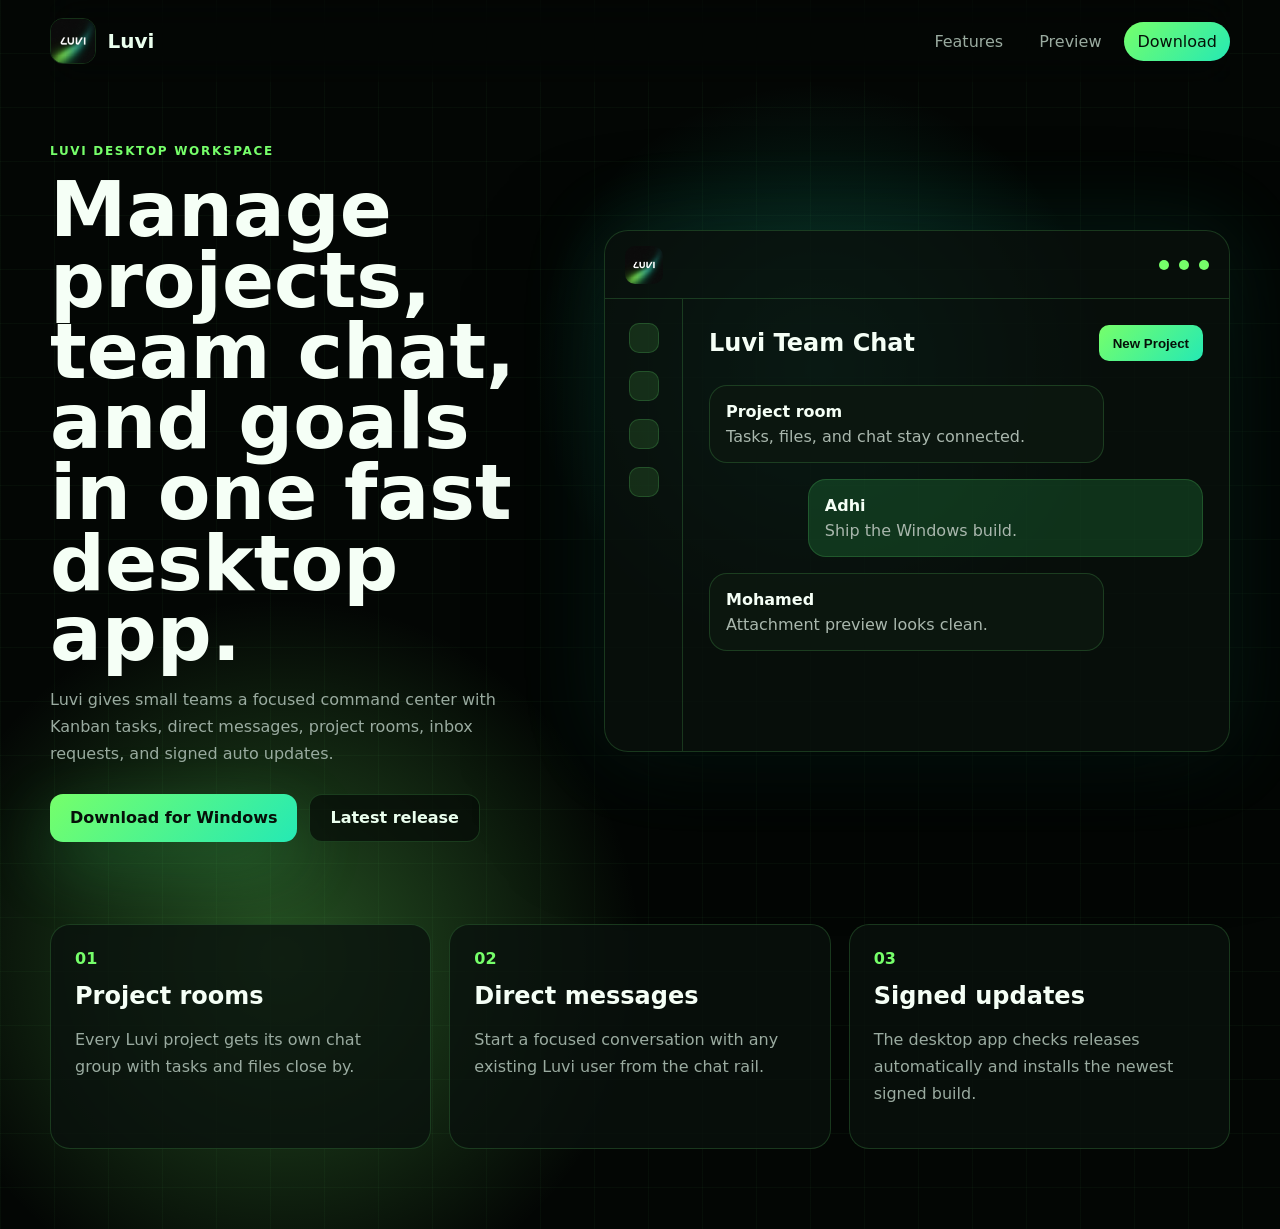
==== docs/index.html @ 3b1747ee "Publish Luvi installer site only" ====
<!doctype html>
<html lang="en">
  <head>
    <meta charset="UTF-8" />
    <meta name="viewport" content="width=device-width, initial-scale=1.0" />
    <title>Luvi - Team Management</title>
    <meta name="description" content="Luvi is a fast desktop workspace for tasks, goals, project chat, and team flow." />
    <link rel="stylesheet" href="./styles.css" />
  </head>
  <body>
    <div class="preloader" aria-label="Loading Luvi">
      <img src="./assets/luvi-logo.jpeg" alt="Luvi" />
      <span></span>
    </div>

    <main class="page-shell">
      <nav class="nav">
        <a class="brand" href="#top" aria-label="Luvi home">
          <img src="./assets/luvi-logo.jpeg" alt="" />
          <span>Luvi</span>
        </a>
        <div>
          <a href="#features">Features</a>
          <a href="#preview">Preview</a>
          <a class="download-link" href="https://github.com/arish-devz/Luvi/releases/latest/download/Luvi_1.0.1_x64-setup.exe">Download</a>
        </div>
      </nav>

      <section id="top" class="hero">
        <div class="hero-copy">
          <span class="eyebrow">Luvi Desktop Workspace</span>
          <h1>Manage projects, team chat, and goals in one fast desktop app.</h1>
          <p>Luvi gives small teams a focused command center with Kanban tasks, direct messages, project rooms, inbox requests, and signed auto updates.</p>
          <div class="hero-actions">
            <a class="primary" href="https://github.com/arish-devz/Luvi/releases/latest/download/Luvi_1.0.1_x64-setup.exe">Download for Windows</a>
            <a class="secondary" href="https://github.com/arish-devz/Luvi/releases/latest">Latest release</a>
          </div>
        </div>
        <div id="preview" class="mockup" aria-label="Luvi app preview">
          <div class="mock-titlebar">
            <img src="./assets/luvi-logo.jpeg" alt="" />
            <span></span><i></i><i></i><i></i>
          </div>
          <div class="mock-body">
            <aside>
              <b></b><b></b><b></b><b></b>
            </aside>
            <section>
              <div class="mock-header">
                <span>Luvi Team Chat</span>
                <button>New Project</button>
              </div>
              <div class="mock-chat">
                <article><strong>Project room</strong><span>Tasks, files, and chat stay connected.</span></article>
                <article class="right"><strong>Adhi</strong><span>Ship the Windows build.</span></article>
                <article><strong>Mohamed</strong><span>Attachment preview looks clean.</span></article>
              </div>
            </section>
          </div>
        </div>
      </section>

      <section id="features" class="features">
        <article>
          <span>01</span>
          <h2>Project rooms</h2>
          <p>Every Luvi project gets its own chat group with tasks and files close by.</p>
        </article>
        <article>
          <span>02</span>
          <h2>Direct messages</h2>
          <p>Start a focused conversation with any existing Luvi user from the chat rail.</p>
        </article>
        <article>
          <span>03</span>
          <h2>Signed updates</h2>
          <p>The desktop app checks releases automatically and installs the newest signed build.</p>
        </article>
      </section>
    </main>

    <script src="./script.js"></script>
  </body>
</html>
---- docs/styles.css ----
:root {
  color-scheme: dark;
  --green: #76ff6a;
  --mint: #25e9b4;
  --panel: rgba(9, 17, 13, 0.78);
  --line: rgba(105, 240, 117, 0.18);
}

* {
  box-sizing: border-box;
}

html {
  scroll-behavior: smooth;
}

body {
  min-height: 100vh;
  margin: 0;
  color: #f5fff6;
  background:
    radial-gradient(circle at 22% 78%, rgba(118, 255, 106, 0.3), transparent 26%),
    radial-gradient(circle at 64% 30%, rgba(37, 233, 180, 0.22), transparent 24%),
    linear-gradient(90deg, rgba(105, 240, 117, 0.035) 1px, transparent 1px),
    linear-gradient(0deg, rgba(105, 240, 117, 0.035) 1px, transparent 1px),
    #030604;
  background-size: auto, auto, 54px 54px, 54px 54px, auto;
  font-family: Inter, ui-sans-serif, system-ui, -apple-system, BlinkMacSystemFont, "Segoe UI", sans-serif;
}

body.loaded .preloader {
  opacity: 0;
  pointer-events: none;
  transform: scale(1.02);
}

.preloader {
  position: fixed;
  inset: 0;
  z-index: 10;
  display: grid;
  place-items: center;
  gap: 16px;
  background: #030604;
  transition: opacity 520ms ease, transform 520ms ease;
}

.preloader img {
  width: 112px;
  height: 72px;
  object-fit: cover;
  border: 1px solid var(--line);
  border-radius: 18px;
  box-shadow: 0 0 70px rgba(118, 255, 106, 0.22);
}

.preloader span {
  width: 140px;
  height: 3px;
  overflow: hidden;
  background: rgba(255, 255, 255, 0.08);
  border-radius: 999px;
}

.preloader span::before {
  content: "";
  display: block;
  width: 44%;
  height: 100%;
  background: linear-gradient(90deg, var(--green), var(--mint));
  border-radius: inherit;
  animation: load 1.1s ease-in-out infinite;
}

@keyframes load {
  0% { transform: translateX(-100%); }
  100% { transform: translateX(260%); }
}

.page-shell {
  width: min(1180px, calc(100% - 40px));
  margin: 0 auto;
}

.nav {
  position: sticky;
  top: 0;
  z-index: 2;
  display: flex;
  align-items: center;
  justify-content: space-between;
  min-height: 82px;
  backdrop-filter: blur(18px);
}

.brand,
.nav div,
.hero-actions,
.mock-titlebar,
.features,
.hero {
  display: flex;
  align-items: center;
}

.brand,
.nav a {
  color: #eaffee;
  text-decoration: none;
}

.brand {
  gap: 12px;
  font-weight: 900;
  font-size: 20px;
}

.brand img {
  width: 46px;
  height: 46px;
  object-fit: cover;
  border: 1px solid var(--line);
  border-radius: 13px;
}

.nav div {
  gap: 10px;
}

.nav div a {
  padding: 10px 13px;
  color: #9aaba0;
  border-radius: 999px;
}

.nav div a:hover,
.download-link {
  color: #051108 !important;
  background: linear-gradient(135deg, var(--green), var(--mint));
}

.hero {
  min-height: calc(100vh - 82px);
  gap: 54px;
}

.hero-copy {
  flex: 0 1 500px;
}

.eyebrow {
  color: var(--green);
  font-size: 12px;
  font-weight: 900;
  letter-spacing: 0.14em;
  text-transform: uppercase;
}

h1 {
  margin: 16px 0;
  font-size: clamp(44px, 6vw, 78px);
  line-height: 0.92;
  letter-spacing: 0;
}

p {
  color: #9aaba0;
  line-height: 1.7;
}

.hero-actions {
  flex-wrap: wrap;
  gap: 12px;
  margin-top: 26px;
}

.primary,
.secondary {
  min-height: 48px;
  display: inline-flex;
  align-items: center;
  padding: 0 20px;
  border-radius: 13px;
  text-decoration: none;
  font-weight: 900;
}

.primary {
  color: #061009;
  background: linear-gradient(135deg, var(--green), var(--mint));
  box-shadow: 0 24px 70px rgba(67, 240, 111, 0.24);
}

.secondary {
  color: #eaffee;
  background: rgba(6, 12, 8, 0.72);
  border: 1px solid var(--line);
}

.mockup {
  flex: 1 1 580px;
  min-height: 520px;
  overflow: hidden;
  background: var(--panel);
  border: 1px solid var(--line);
  border-radius: 24px;
  box-shadow: 0 40px 120px rgba(0, 0, 0, 0.54), 0 0 90px rgba(37, 233, 180, 0.12);
}

.mock-titlebar {
  height: 68px;
  gap: 10px;
  padding: 0 20px;
  border-bottom: 1px solid var(--line);
}

.mock-titlebar img {
  width: 38px;
  height: 38px;
  object-fit: cover;
  border-radius: 10px;
}

.mock-titlebar span {
  flex: 1;
}

.mock-titlebar i {
  width: 10px;
  height: 10px;
  background: var(--green);
  border-radius: 50%;
}

.mock-body {
  display: grid;
  grid-template-columns: 78px minmax(0, 1fr);
  min-height: 452px;
}

.mock-body aside {
  display: grid;
  align-content: start;
  gap: 18px;
  padding: 24px;
  border-right: 1px solid var(--line);
}

.mock-body aside b {
  width: 30px;
  height: 30px;
  background: rgba(118, 255, 106, 0.12);
  border: 1px solid var(--line);
  border-radius: 10px;
}

.mock-body section {
  padding: 26px;
}

.mock-header {
  display: flex;
  justify-content: space-between;
  align-items: center;
  margin-bottom: 24px;
}

.mock-header span {
  font-size: 24px;
  font-weight: 900;
}

.mock-header button {
  min-height: 36px;
  padding: 0 14px;
  color: #061009;
  background: linear-gradient(135deg, var(--green), var(--mint));
  border: 0;
  border-radius: 10px;
  font-weight: 900;
}

.mock-chat {
  display: grid;
  gap: 16px;
}

.mock-chat article {
  width: min(400px, 80%);
  display: grid;
  gap: 6px;
  padding: 16px;
  background: rgba(12, 23, 16, 0.92);
  border: 1px solid var(--line);
  border-radius: 18px;
}

.mock-chat .right {
  justify-self: end;
  background: rgba(67, 240, 111, 0.16);
}

.mock-chat span {
  color: #a9b7ad;
}

.features {
  align-items: stretch;
  gap: 18px;
  padding: 24px 0 80px;
}

.features article {
  flex: 1;
  padding: 24px;
  background: var(--panel);
  border: 1px solid var(--line);
  border-radius: 20px;
}

.features article span {
  color: var(--green);
  font-weight: 900;
}

.features h2 {
  margin: 14px 0 6px;
}

@media (max-width: 860px) {
  .hero,
  .features {
    flex-direction: column;
  }

  .hero {
    padding: 42px 0;
  }

  .nav div a:not(.download-link) {
    display: none;
  }
}
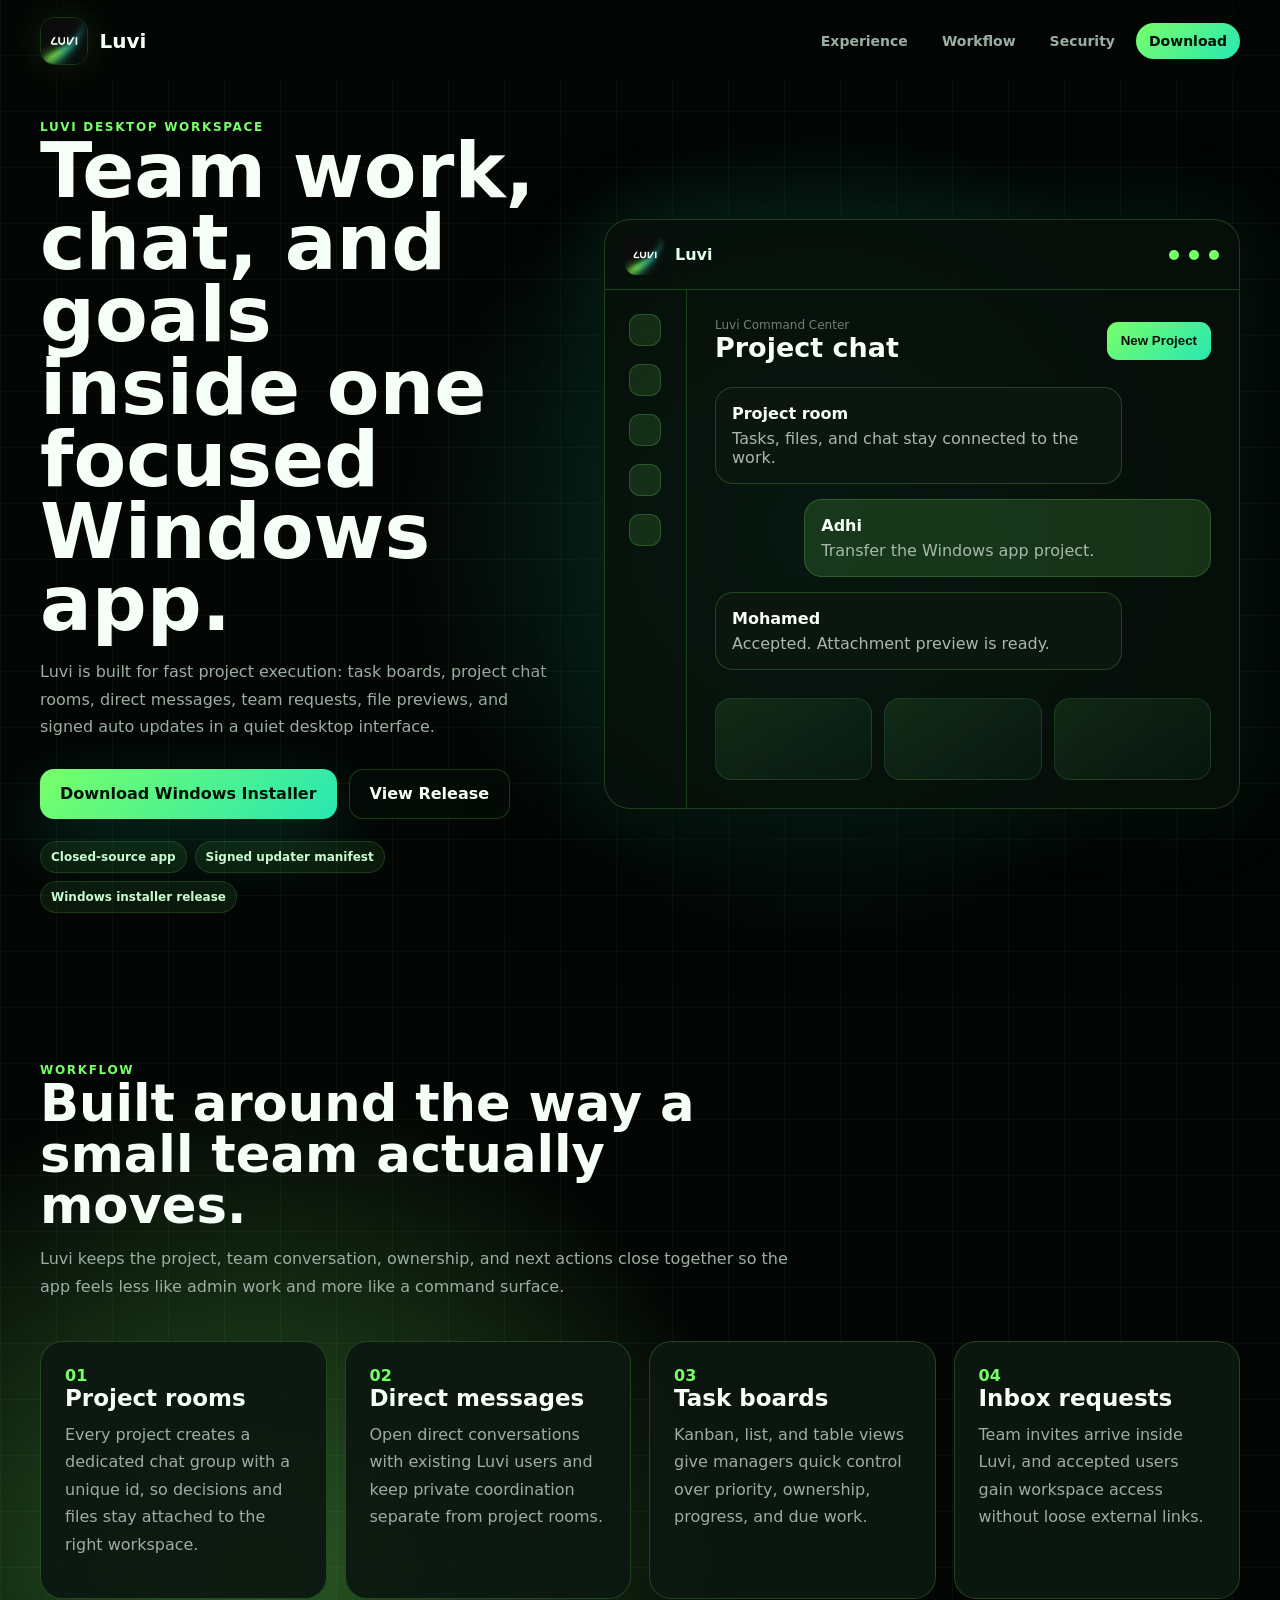
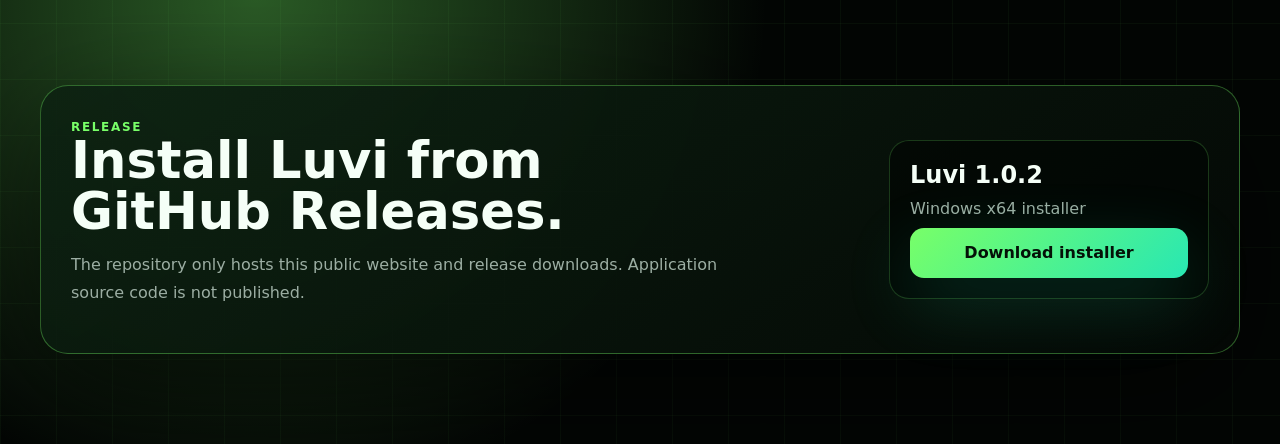
==== commit d2b63009: "Improve Luvi public website" ====
--- a/docs/index.html
+++ b/docs/index.html
@@ -3,8 +3,8 @@
   <head>
     <meta charset="UTF-8" />
     <meta name="viewport" content="width=device-width, initial-scale=1.0" />
-    <title>Luvi - Team Management</title>
-    <meta name="description" content="Luvi is a fast desktop workspace for tasks, goals, project chat, and team flow." />
+    <title>Luvi - Premium Team Workspace</title>
+    <meta name="description" content="Luvi is a closed-source Windows desktop workspace for projects, tasks, direct chat, team requests, and signed auto updates." />
     <link rel="stylesheet" href="./styles.css" />
   </head>
   <body>
@@ -20,62 +20,99 @@
           <span>Luvi</span>
         </a>
         <div>
-          <a href="#features">Features</a>
-          <a href="#preview">Preview</a>
-          <a class="download-link" href="https://github.com/arish-devz/Luvi/releases/latest/download/Luvi_1.0.1_x64-setup.exe">Download</a>
+          <a href="#experience">Experience</a>
+          <a href="#workflow">Workflow</a>
+          <a href="#security">Security</a>
+          <a class="download-link" href="https://github.com/arish-devz/Luvi/releases/latest/download/Luvi_1.0.2_x64-setup.exe">Download</a>
         </div>
       </nav>
 
       <section id="top" class="hero">
         <div class="hero-copy">
           <span class="eyebrow">Luvi Desktop Workspace</span>
-          <h1>Manage projects, team chat, and goals in one fast desktop app.</h1>
-          <p>Luvi gives small teams a focused command center with Kanban tasks, direct messages, project rooms, inbox requests, and signed auto updates.</p>
+          <h1>Team work, chat, and goals inside one focused Windows app.</h1>
+          <p>Luvi is built for fast project execution: task boards, project chat rooms, direct messages, team requests, file previews, and signed auto updates in a quiet desktop interface.</p>
           <div class="hero-actions">
-            <a class="primary" href="https://github.com/arish-devz/Luvi/releases/latest/download/Luvi_1.0.1_x64-setup.exe">Download for Windows</a>
-            <a class="secondary" href="https://github.com/arish-devz/Luvi/releases/latest">Latest release</a>
+            <a class="primary" href="https://github.com/arish-devz/Luvi/releases/latest/download/Luvi_1.0.2_x64-setup.exe">Download Windows Installer</a>
+            <a class="secondary" href="https://github.com/arish-devz/Luvi/releases/latest">View Release</a>
+          </div>
+          <div class="trust-row">
+            <span>Closed-source app</span>
+            <span>Signed updater manifest</span>
+            <span>Windows installer release</span>
           </div>
         </div>
-        <div id="preview" class="mockup" aria-label="Luvi app preview">
+
+        <div id="experience" class="mockup" aria-label="Luvi app preview">
           <div class="mock-titlebar">
             <img src="./assets/luvi-logo.jpeg" alt="" />
-            <span></span><i></i><i></i><i></i>
+            <span>Luvi</span><i></i><i></i><i></i>
           </div>
           <div class="mock-body">
             <aside>
-              <b></b><b></b><b></b><b></b>
+              <b></b><b></b><b></b><b></b><b></b>
             </aside>
             <section>
               <div class="mock-header">
-                <span>Luvi Team Chat</span>
+                <div>
+                  <small>Luvi Command Center</small>
+                  <span>Project chat</span>
+                </div>
                 <button>New Project</button>
               </div>
               <div class="mock-chat">
-                <article><strong>Project room</strong><span>Tasks, files, and chat stay connected.</span></article>
-                <article class="right"><strong>Adhi</strong><span>Ship the Windows build.</span></article>
-                <article><strong>Mohamed</strong><span>Attachment preview looks clean.</span></article>
+                <article><strong>Project room</strong><span>Tasks, files, and chat stay connected to the work.</span></article>
+                <article class="right"><strong>Adhi</strong><span>Transfer the Windows app project.</span></article>
+                <article><strong>Mohamed</strong><span>Accepted. Attachment preview is ready.</span></article>
+              </div>
+              <div class="mock-board">
+                <span></span><span></span><span></span>
               </div>
             </section>
           </div>
         </div>
       </section>
 
-      <section id="features" class="features">
+      <section id="workflow" class="section-head">
+        <span class="eyebrow">Workflow</span>
+        <h2>Built around the way a small team actually moves.</h2>
+        <p>Luvi keeps the project, team conversation, ownership, and next actions close together so the app feels less like admin work and more like a command surface.</p>
+      </section>
+
+      <section class="features">
         <article>
           <span>01</span>
-          <h2>Project rooms</h2>
-          <p>Every Luvi project gets its own chat group with tasks and files close by.</p>
+          <h3>Project rooms</h3>
+          <p>Every project creates a dedicated chat group with a unique id, so decisions and files stay attached to the right workspace.</p>
         </article>
         <article>
           <span>02</span>
-          <h2>Direct messages</h2>
-          <p>Start a focused conversation with any existing Luvi user from the chat rail.</p>
+          <h3>Direct messages</h3>
+          <p>Open direct conversations with existing Luvi users and keep private coordination separate from project rooms.</p>
         </article>
         <article>
           <span>03</span>
-          <h2>Signed updates</h2>
-          <p>The desktop app checks releases automatically and installs the newest signed build.</p>
+          <h3>Task boards</h3>
+          <p>Kanban, list, and table views give managers quick control over priority, ownership, progress, and due work.</p>
         </article>
+        <article>
+          <span>04</span>
+          <h3>Inbox requests</h3>
+          <p>Team invites arrive inside Luvi, and accepted users gain workspace access without loose external links.</p>
+        </article>
+      </section>
+
+      <section id="security" class="release-panel">
+        <div>
+          <span class="eyebrow">Release</span>
+          <h2>Install Luvi from GitHub Releases.</h2>
+          <p>The repository only hosts this public website and release downloads. Application source code is not published.</p>
+        </div>
+        <div class="release-card">
+          <strong>Luvi 1.0.2</strong>
+          <span>Windows x64 installer</span>
+          <a class="primary" href="https://github.com/arish-devz/Luvi/releases/latest/download/Luvi_1.0.2_x64-setup.exe">Download installer</a>
+        </div>
       </section>
     </main>
 
--- a/docs/styles.css
+++ b/docs/styles.css
@@ -1,9 +1,16 @@
 :root {
   color-scheme: dark;
-  --green: #76ff6a;
-  --mint: #25e9b4;
-  --panel: rgba(9, 17, 13, 0.78);
-  --line: rgba(105, 240, 117, 0.18);
+  --green: #78ff68;
+  --mint: #28e7b3;
+  --ink: #f5fff7;
+  --muted: #9caea3;
+  --soft: #6f8075;
+  --panel: rgba(8, 16, 11, 0.82);
+  --panel-strong: rgba(12, 24, 16, 0.94);
+  --line: rgba(120, 255, 104, 0.2);
+  --line-strong: rgba(120, 255, 104, 0.34);
+  --shadow: 0 38px 120px rgba(0, 0, 0, 0.56);
+  font-family: "Inter", "Segoe UI", system-ui, -apple-system, BlinkMacSystemFont, Arial, sans-serif;
 }
 
 * {
@@ -17,15 +24,14 @@
 body {
   min-height: 100vh;
   margin: 0;
-  color: #f5fff6;
+  color: var(--ink);
   background:
-    radial-gradient(circle at 22% 78%, rgba(118, 255, 106, 0.3), transparent 26%),
-    radial-gradient(circle at 64% 30%, rgba(37, 233, 180, 0.22), transparent 24%),
-    linear-gradient(90deg, rgba(105, 240, 117, 0.035) 1px, transparent 1px),
-    linear-gradient(0deg, rgba(105, 240, 117, 0.035) 1px, transparent 1px),
+    radial-gradient(circle at 20% 78%, rgba(120, 255, 104, 0.34), transparent 27%),
+    radial-gradient(circle at 64% 26%, rgba(40, 231, 179, 0.22), transparent 24%),
+    linear-gradient(90deg, rgba(120, 255, 104, 0.04) 1px, transparent 1px),
+    linear-gradient(0deg, rgba(120, 255, 104, 0.04) 1px, transparent 1px),
     #030604;
-  background-size: auto, auto, 54px 54px, 54px 54px, auto;
-  font-family: Inter, ui-sans-serif, system-ui, -apple-system, BlinkMacSystemFont, "Segoe UI", sans-serif;
+  background-size: auto, auto, 56px 56px, 56px 56px, auto;
 }
 
 body.loaded .preloader {
@@ -40,22 +46,22 @@
   z-index: 10;
   display: grid;
   place-items: center;
-  gap: 16px;
+  gap: 18px;
   background: #030604;
   transition: opacity 520ms ease, transform 520ms ease;
 }
 
 .preloader img {
-  width: 112px;
-  height: 72px;
+  width: 120px;
+  height: 76px;
   object-fit: cover;
   border: 1px solid var(--line);
-  border-radius: 18px;
-  box-shadow: 0 0 70px rgba(118, 255, 106, 0.22);
+  border-radius: 20px;
+  box-shadow: 0 0 80px rgba(120, 255, 104, 0.24);
 }
 
 .preloader span {
-  width: 140px;
+  width: 156px;
   height: 3px;
   overflow: hidden;
   background: rgba(255, 255, 255, 0.08);
@@ -65,7 +71,7 @@
 .preloader span::before {
   content: "";
   display: block;
-  width: 44%;
+  width: 42%;
   height: 100%;
   background: linear-gradient(90deg, var(--green), var(--mint));
   border-radius: inherit;
@@ -73,12 +79,12 @@
 }
 
 @keyframes load {
-  0% { transform: translateX(-100%); }
-  100% { transform: translateX(260%); }
+  0% { transform: translateX(-110%); }
+  100% { transform: translateX(275%); }
 }
 
 .page-shell {
-  width: min(1180px, calc(100% - 40px));
+  width: min(1200px, calc(100% - 44px));
   margin: 0 auto;
 }
 
@@ -86,26 +92,31 @@
   position: sticky;
   top: 0;
   z-index: 2;
+  min-height: 82px;
+  justify-content: space-between;
+  backdrop-filter: blur(18px);
+}
+
+.nav,
+.brand,
+.nav div,
+.hero,
+.hero-actions,
+.trust-row,
+.mock-titlebar,
+.mock-header,
+.features,
+.release-panel {
   display: flex;
   align-items: center;
-  justify-content: space-between;
-  min-height: 82px;
-  backdrop-filter: blur(18px);
-}
-
-.brand,
-.nav div,
-.hero-actions,
-.mock-titlebar,
-.features,
-.hero {
-  display: flex;
-  align-items: center;
+}
+
+a {
+  color: inherit;
 }
 
 .brand,
 .nav a {
-  color: #eaffee;
   text-decoration: none;
 }
 
@@ -116,36 +127,40 @@
 }
 
 .brand img {
-  width: 46px;
-  height: 46px;
+  width: 48px;
+  height: 48px;
   object-fit: cover;
   border: 1px solid var(--line);
-  border-radius: 13px;
+  border-radius: 14px;
+  box-shadow: 0 0 38px rgba(120, 255, 104, 0.12);
 }
 
 .nav div {
-  gap: 10px;
+  gap: 8px;
 }
 
 .nav div a {
   padding: 10px 13px;
-  color: #9aaba0;
+  color: var(--muted);
   border-radius: 999px;
+  font-size: 14px;
+  font-weight: 700;
 }
 
 .nav div a:hover,
 .download-link {
-  color: #051108 !important;
+  color: #031006 !important;
   background: linear-gradient(135deg, var(--green), var(--mint));
 }
 
 .hero {
   min-height: calc(100vh - 82px);
   gap: 54px;
+  padding: 34px 0 76px;
 }
 
 .hero-copy {
-  flex: 0 1 500px;
+  flex: 0 1 510px;
 }
 
 .eyebrow {
@@ -156,73 +171,113 @@
   text-transform: uppercase;
 }
 
+h1,
+h2,
+h3,
+p {
+  margin-top: 0;
+}
+
 h1 {
-  margin: 16px 0;
-  font-size: clamp(44px, 6vw, 78px);
-  line-height: 0.92;
+  margin-bottom: 18px;
+  font-size: clamp(46px, 6vw, 78px);
+  line-height: 0.94;
   letter-spacing: 0;
 }
 
+h2 {
+  margin-bottom: 14px;
+  font-size: clamp(34px, 4vw, 54px);
+  line-height: 1;
+  letter-spacing: 0;
+}
+
+h3 {
+  margin-bottom: 10px;
+  font-size: 23px;
+  letter-spacing: 0;
+}
+
 p {
-  color: #9aaba0;
-  line-height: 1.7;
+  color: var(--muted);
+  line-height: 1.72;
+  font-size: 16px;
 }
 
 .hero-actions {
   flex-wrap: wrap;
   gap: 12px;
-  margin-top: 26px;
+  margin-top: 28px;
 }
 
 .primary,
 .secondary {
-  min-height: 48px;
+  min-height: 50px;
   display: inline-flex;
   align-items: center;
+  justify-content: center;
   padding: 0 20px;
-  border-radius: 13px;
+  border-radius: 14px;
   text-decoration: none;
   font-weight: 900;
 }
 
 .primary {
-  color: #061009;
+  color: #041107;
   background: linear-gradient(135deg, var(--green), var(--mint));
-  box-shadow: 0 24px 70px rgba(67, 240, 111, 0.24);
+  box-shadow: 0 24px 70px rgba(40, 231, 179, 0.18);
 }
 
 .secondary {
-  color: #eaffee;
-  background: rgba(6, 12, 8, 0.72);
-  border: 1px solid var(--line);
+  color: var(--ink);
+  background: rgba(6, 12, 8, 0.78);
+  border: 1px solid var(--line);
+}
+
+.trust-row {
+  flex-wrap: wrap;
+  gap: 8px;
+  margin-top: 22px;
+}
+
+.trust-row span {
+  padding: 8px 10px;
+  color: #c9fbd0;
+  background: rgba(120, 255, 104, 0.08);
+  border: 1px solid rgba(120, 255, 104, 0.14);
+  border-radius: 999px;
+  font-size: 12px;
+  font-weight: 800;
 }
 
 .mockup {
-  flex: 1 1 580px;
-  min-height: 520px;
+  flex: 1 1 590px;
+  min-height: 540px;
   overflow: hidden;
   background: var(--panel);
   border: 1px solid var(--line);
-  border-radius: 24px;
-  box-shadow: 0 40px 120px rgba(0, 0, 0, 0.54), 0 0 90px rgba(37, 233, 180, 0.12);
+  border-radius: 26px;
+  box-shadow: var(--shadow), 0 0 90px rgba(40, 231, 179, 0.12);
 }
 
 .mock-titlebar {
-  height: 68px;
+  height: 70px;
   gap: 10px;
   padding: 0 20px;
   border-bottom: 1px solid var(--line);
 }
 
 .mock-titlebar img {
-  width: 38px;
-  height: 38px;
+  width: 40px;
+  height: 40px;
   object-fit: cover;
-  border-radius: 10px;
+  border-radius: 11px;
 }
 
 .mock-titlebar span {
   flex: 1;
+  color: #dfffe6;
+  font-weight: 900;
 }
 
 .mock-titlebar i {
@@ -234,8 +289,8 @@
 
 .mock-body {
   display: grid;
-  grid-template-columns: 78px minmax(0, 1fr);
-  min-height: 452px;
+  grid-template-columns: 82px minmax(0, 1fr);
+  min-height: 470px;
 }
 
 .mock-body aside {
@@ -247,46 +302,50 @@
 }
 
 .mock-body aside b {
-  width: 30px;
-  height: 30px;
-  background: rgba(118, 255, 106, 0.12);
-  border: 1px solid var(--line);
-  border-radius: 10px;
+  width: 32px;
+  height: 32px;
+  background: rgba(120, 255, 104, 0.12);
+  border: 1px solid var(--line);
+  border-radius: 11px;
 }
 
 .mock-body section {
-  padding: 26px;
+  padding: 28px;
 }
 
 .mock-header {
-  display: flex;
   justify-content: space-between;
-  align-items: center;
   margin-bottom: 24px;
 }
 
+.mock-header small {
+  display: block;
+  color: var(--soft);
+  font-size: 12px;
+}
+
 .mock-header span {
-  font-size: 24px;
+  font-size: 27px;
   font-weight: 900;
 }
 
 .mock-header button {
-  min-height: 36px;
+  min-height: 38px;
   padding: 0 14px;
   color: #061009;
   background: linear-gradient(135deg, var(--green), var(--mint));
   border: 0;
-  border-radius: 10px;
+  border-radius: 11px;
   font-weight: 900;
 }
 
 .mock-chat {
   display: grid;
-  gap: 16px;
+  gap: 15px;
 }
 
 .mock-chat article {
-  width: min(400px, 80%);
+  width: min(410px, 82%);
   display: grid;
   gap: 6px;
   padding: 16px;
@@ -297,25 +356,46 @@
 
 .mock-chat .right {
   justify-self: end;
-  background: rgba(67, 240, 111, 0.16);
+  background: rgba(120, 255, 104, 0.15);
 }
 
 .mock-chat span {
-  color: #a9b7ad;
+  color: #a9b8ad;
+}
+
+.mock-board {
+  display: grid;
+  grid-template-columns: repeat(3, 1fr);
+  gap: 12px;
+  margin-top: 28px;
+}
+
+.mock-board span {
+  height: 82px;
+  background: linear-gradient(145deg, rgba(120, 255, 104, 0.1), rgba(40, 231, 179, 0.04));
+  border: 1px solid rgba(120, 255, 104, 0.13);
+  border-radius: 16px;
+}
+
+.section-head {
+  width: min(760px, 100%);
+  padding: 70px 0 24px;
 }
 
 .features {
   align-items: stretch;
+  flex-wrap: wrap;
   gap: 18px;
-  padding: 24px 0 80px;
+  padding-bottom: 86px;
 }
 
 .features article {
-  flex: 1;
+  flex: 1 1 250px;
+  min-height: 236px;
   padding: 24px;
-  background: var(--panel);
-  border: 1px solid var(--line);
-  border-radius: 20px;
+  background: var(--panel-strong);
+  border: 1px solid var(--line);
+  border-radius: 22px;
 }
 
 .features article span {
@@ -323,18 +403,44 @@
   font-weight: 900;
 }
 
-.features h2 {
-  margin: 14px 0 6px;
-}
-
-@media (max-width: 860px) {
+.release-panel {
+  justify-content: space-between;
+  gap: 28px;
+  margin-bottom: 90px;
+  padding: 30px;
+  background: linear-gradient(145deg, rgba(13, 34, 18, 0.92), rgba(4, 8, 5, 0.96));
+  border: 1px solid var(--line-strong);
+  border-radius: 28px;
+  box-shadow: var(--shadow);
+}
+
+.release-panel > div:first-child {
+  max-width: 650px;
+}
+
+.release-card {
+  min-width: min(320px, 100%);
+  display: grid;
+  gap: 10px;
+  padding: 20px;
+  background: rgba(2, 7, 4, 0.7);
+  border: 1px solid var(--line);
+  border-radius: 20px;
+}
+
+.release-card strong {
+  font-size: 24px;
+}
+
+.release-card span {
+  color: var(--muted);
+}
+
+@media (max-width: 900px) {
   .hero,
-  .features {
+  .release-panel {
     flex-direction: column;
-  }
-
-  .hero {
-    padding: 42px 0;
+    align-items: stretch;
   }
 
   .nav div a:not(.download-link) {
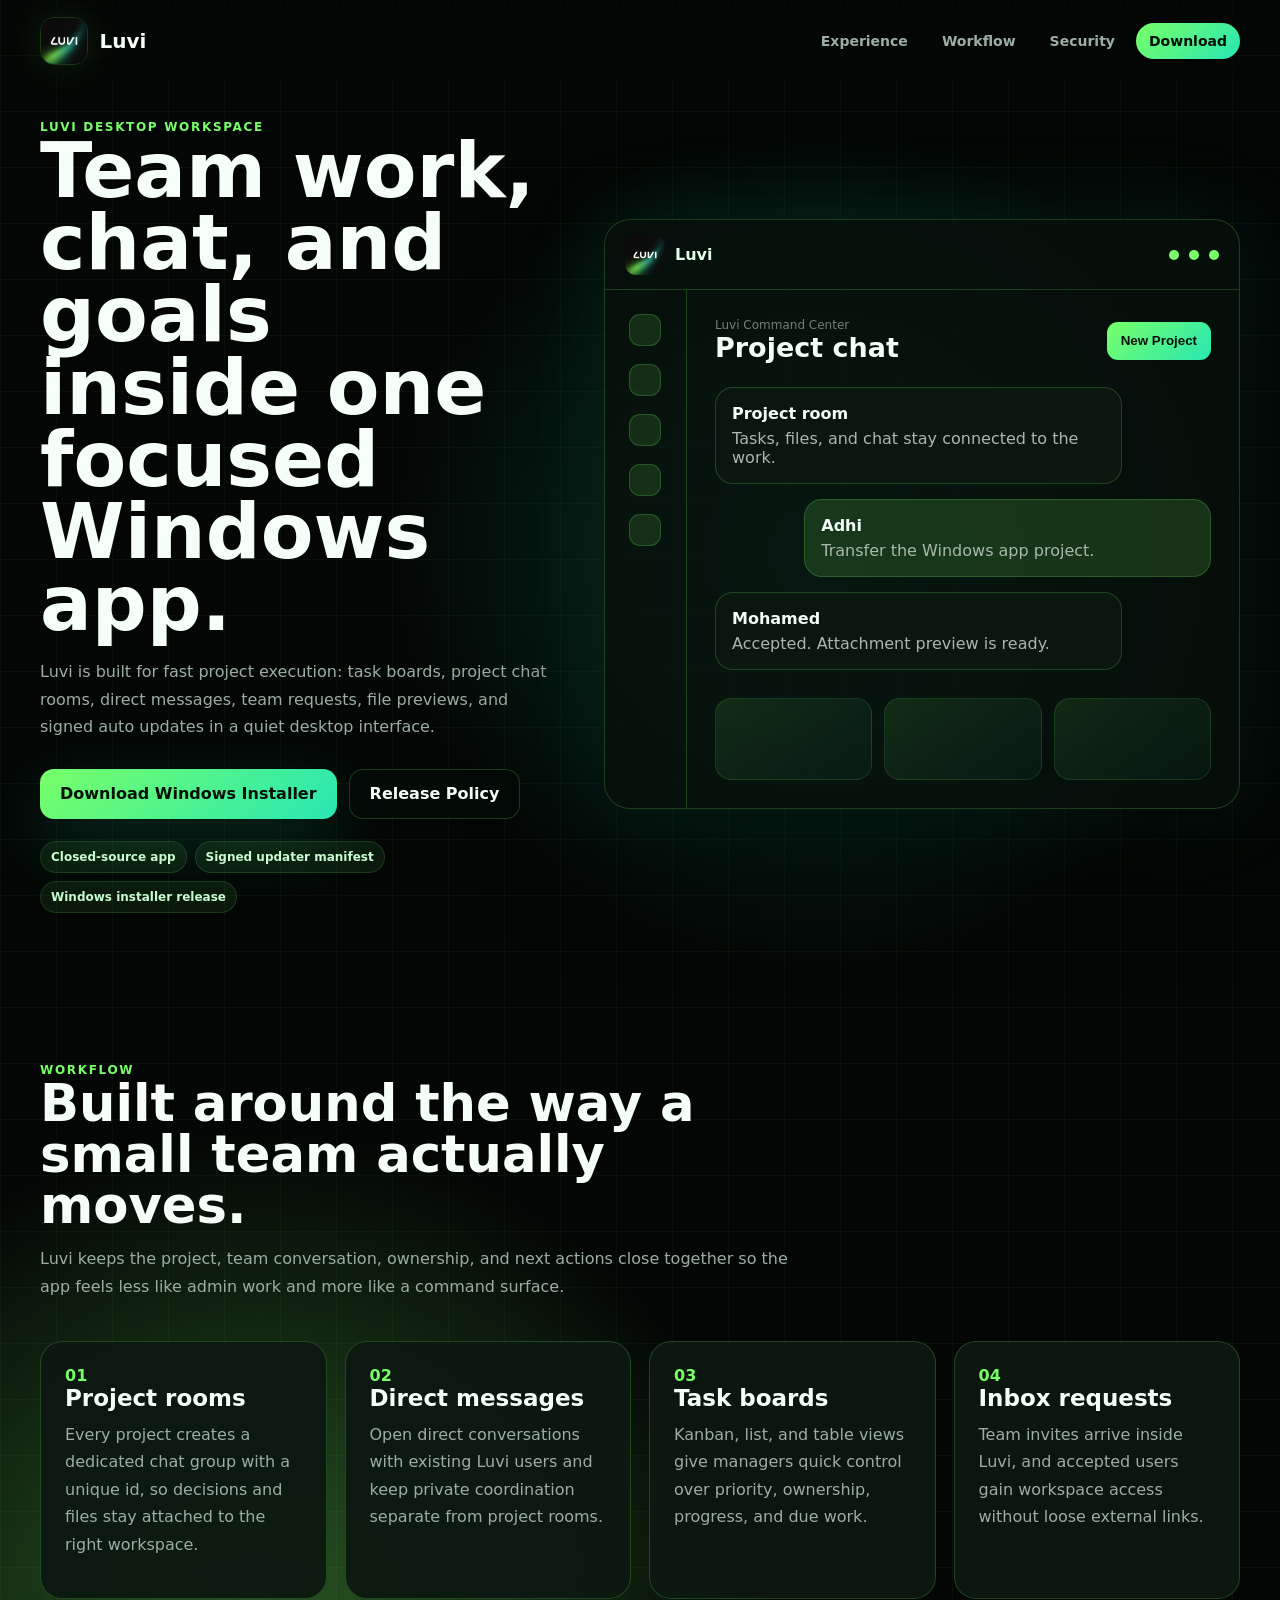
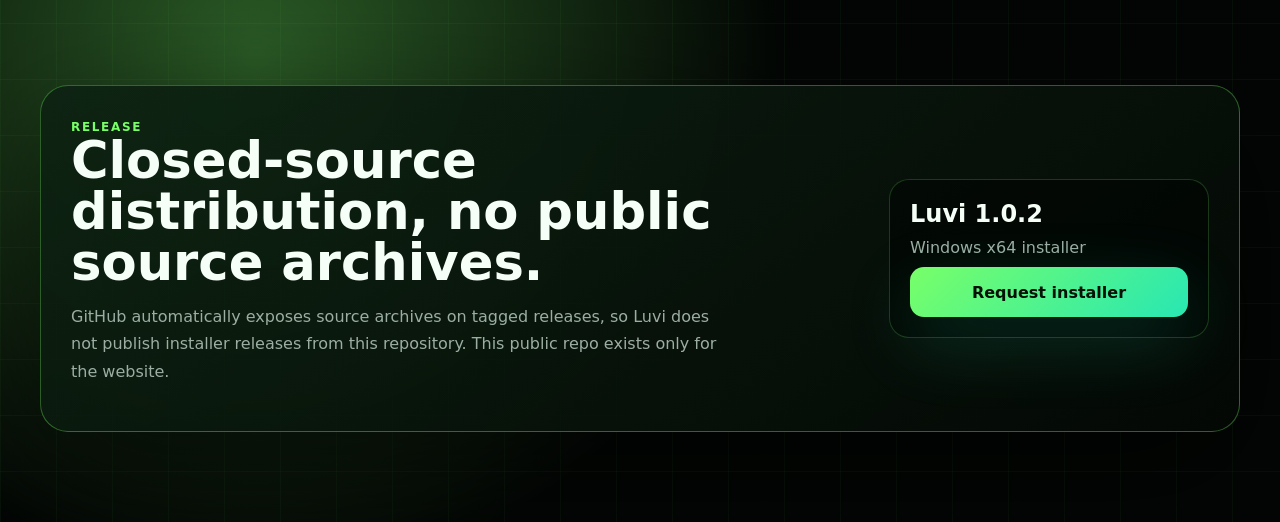
==== commit 32124b47: "Remove public release download references" ====
--- a/docs/index.html
+++ b/docs/index.html
@@ -23,7 +23,7 @@
           <a href="#experience">Experience</a>
           <a href="#workflow">Workflow</a>
           <a href="#security">Security</a>
-          <a class="download-link" href="https://github.com/arish-devz/Luvi/releases/latest/download/Luvi_1.0.2_x64-setup.exe">Download</a>
+          <a class="download-link" href="#download">Download</a>
         </div>
       </nav>
 
@@ -33,8 +33,8 @@
           <h1>Team work, chat, and goals inside one focused Windows app.</h1>
           <p>Luvi is built for fast project execution: task boards, project chat rooms, direct messages, team requests, file previews, and signed auto updates in a quiet desktop interface.</p>
           <div class="hero-actions">
-            <a class="primary" href="https://github.com/arish-devz/Luvi/releases/latest/download/Luvi_1.0.2_x64-setup.exe">Download Windows Installer</a>
-            <a class="secondary" href="https://github.com/arish-devz/Luvi/releases/latest">View Release</a>
+            <a class="primary" href="#download">Download Windows Installer</a>
+            <a class="secondary" href="#security">Release Policy</a>
           </div>
           <div class="trust-row">
             <span>Closed-source app</span>
@@ -105,13 +105,13 @@
       <section id="security" class="release-panel">
         <div>
           <span class="eyebrow">Release</span>
-          <h2>Install Luvi from GitHub Releases.</h2>
-          <p>The repository only hosts this public website and release downloads. Application source code is not published.</p>
+          <h2>Closed-source distribution, no public source archives.</h2>
+          <p>GitHub automatically exposes source archives on tagged releases, so Luvi does not publish installer releases from this repository. This public repo exists only for the website.</p>
         </div>
-        <div class="release-card">
+        <div id="download" class="release-card">
           <strong>Luvi 1.0.2</strong>
           <span>Windows x64 installer</span>
-          <a class="primary" href="https://github.com/arish-devz/Luvi/releases/latest/download/Luvi_1.0.2_x64-setup.exe">Download installer</a>
+          <a class="primary" href="mailto:arishdevz@gmail.com?subject=Luvi%20installer%20request">Request installer</a>
         </div>
       </section>
     </main>
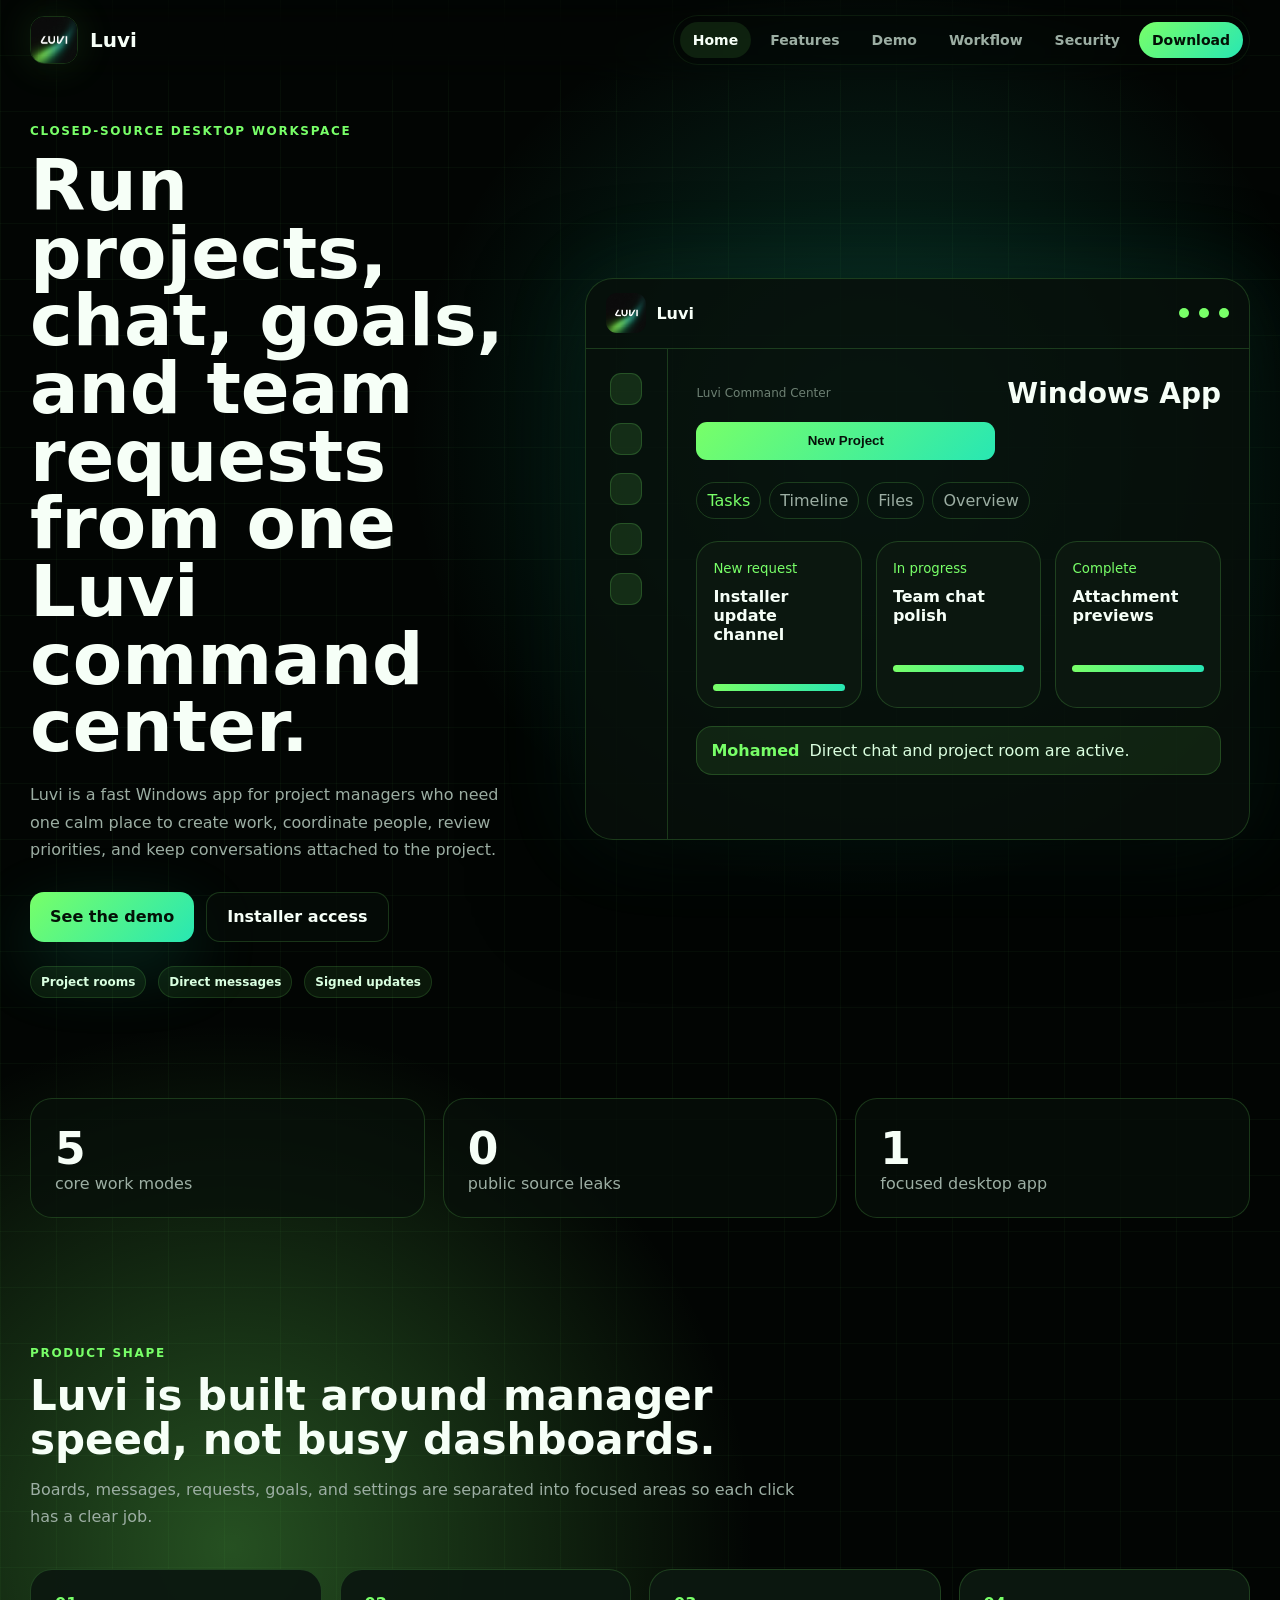
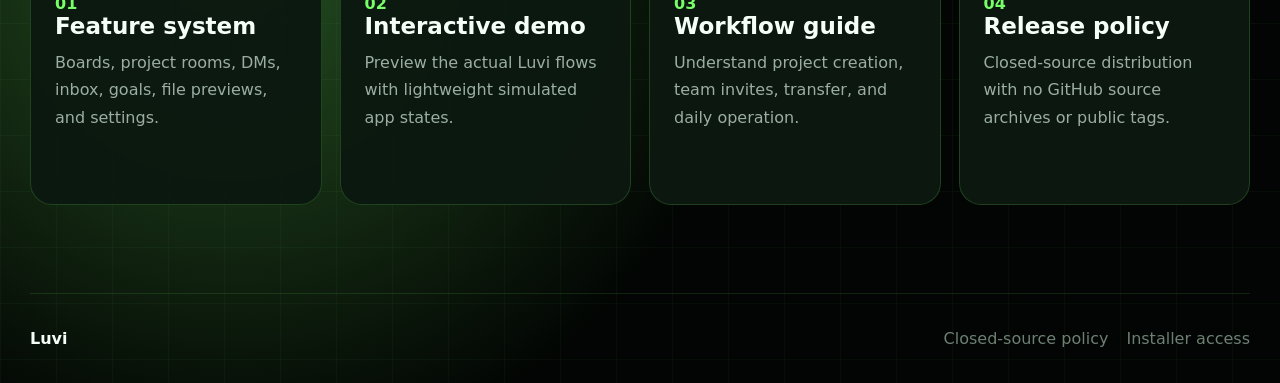
==== commit 4a79ab75: "Expand Luvi public website" ====
--- a/docs/index.html
+++ b/docs/index.html
@@ -3,119 +3,79 @@
   <head>
     <meta charset="UTF-8" />
     <meta name="viewport" content="width=device-width, initial-scale=1.0" />
-    <title>Luvi - Premium Team Workspace</title>
-    <meta name="description" content="Luvi is a closed-source Windows desktop workspace for projects, tasks, direct chat, team requests, and signed auto updates." />
+    <title>Luvi - Team Management Workspace</title>
+    <meta name="description" content="Luvi is a closed-source Windows desktop workspace for project boards, team chat, direct messages, goals, inbox requests, and signed updates." />
     <link rel="stylesheet" href="./styles.css" />
   </head>
   <body>
-    <div class="preloader" aria-label="Loading Luvi">
-      <img src="./assets/luvi-logo.jpeg" alt="Luvi" />
-      <span></span>
-    </div>
+    <div class="preloader"><img src="./assets/luvi-logo.jpeg" alt="Luvi" /><span></span></div>
+    <header class="site-header">
+      <a class="brand" href="./index.html"><img src="./assets/luvi-logo.jpeg" alt="" /><span>Luvi</span></a>
+      <nav>
+        <a class="active" href="./index.html">Home</a>
+        <a href="./features.html">Features</a>
+        <a href="./demo.html">Demo</a>
+        <a href="./workflow.html">Workflow</a>
+        <a href="./security.html">Security</a>
+        <a class="nav-cta" href="./download.html">Download</a>
+      </nav>
+    </header>
 
-    <main class="page-shell">
-      <nav class="nav">
-        <a class="brand" href="#top" aria-label="Luvi home">
-          <img src="./assets/luvi-logo.jpeg" alt="" />
-          <span>Luvi</span>
-        </a>
-        <div>
-          <a href="#experience">Experience</a>
-          <a href="#workflow">Workflow</a>
-          <a href="#security">Security</a>
-          <a class="download-link" href="#download">Download</a>
-        </div>
-      </nav>
-
-      <section id="top" class="hero">
-        <div class="hero-copy">
-          <span class="eyebrow">Luvi Desktop Workspace</span>
-          <h1>Team work, chat, and goals inside one focused Windows app.</h1>
-          <p>Luvi is built for fast project execution: task boards, project chat rooms, direct messages, team requests, file previews, and signed auto updates in a quiet desktop interface.</p>
-          <div class="hero-actions">
-            <a class="primary" href="#download">Download Windows Installer</a>
-            <a class="secondary" href="#security">Release Policy</a>
+    <main>
+      <section class="hero page-grid">
+        <div class="hero-copy reveal">
+          <span class="eyebrow">Closed-source desktop workspace</span>
+          <h1>Run projects, chat, goals, and team requests from one Luvi command center.</h1>
+          <p>Luvi is a fast Windows app for project managers who need one calm place to create work, coordinate people, review priorities, and keep conversations attached to the project.</p>
+          <div class="action-row">
+            <a class="button primary" href="./demo.html">See the demo</a>
+            <a class="button ghost" href="./download.html">Installer access</a>
           </div>
-          <div class="trust-row">
-            <span>Closed-source app</span>
-            <span>Signed updater manifest</span>
-            <span>Windows installer release</span>
+          <div class="signal-row">
+            <span>Project rooms</span>
+            <span>Direct messages</span>
+            <span>Signed updates</span>
           </div>
         </div>
-
-        <div id="experience" class="mockup" aria-label="Luvi app preview">
-          <div class="mock-titlebar">
-            <img src="./assets/luvi-logo.jpeg" alt="" />
-            <span>Luvi</span><i></i><i></i><i></i>
-          </div>
-          <div class="mock-body">
-            <aside>
-              <b></b><b></b><b></b><b></b><b></b>
-            </aside>
-            <section>
-              <div class="mock-header">
-                <div>
-                  <small>Luvi Command Center</small>
-                  <span>Project chat</span>
-                </div>
-                <button>New Project</button>
+        <div class="app-showcase reveal">
+          <div class="window-bar"><img src="./assets/luvi-logo.jpeg" alt="" /><span>Luvi</span><i></i><i></i><i></i></div>
+          <div class="window-body">
+            <aside class="rail-preview"><b></b><b></b><b></b><b></b><b></b></aside>
+            <section class="board-preview">
+              <div class="preview-head"><small>Luvi Command Center</small><strong>Windows App</strong><button>New Project</button></div>
+              <div class="preview-tabs"><span class="on">Tasks</span><span>Timeline</span><span>Files</span><span>Overview</span></div>
+              <div class="preview-kanban">
+                <article><small>New request</small><strong>Installer update channel</strong><span></span></article>
+                <article><small>In progress</small><strong>Team chat polish</strong><span></span></article>
+                <article><small>Complete</small><strong>Attachment previews</strong><span></span></article>
               </div>
-              <div class="mock-chat">
-                <article><strong>Project room</strong><span>Tasks, files, and chat stay connected to the work.</span></article>
-                <article class="right"><strong>Adhi</strong><span>Transfer the Windows app project.</span></article>
-                <article><strong>Mohamed</strong><span>Accepted. Attachment preview is ready.</span></article>
-              </div>
-              <div class="mock-board">
-                <span></span><span></span><span></span>
-              </div>
+              <div class="chat-strip"><b>Mohamed</b><span>Direct chat and project room are active.</span></div>
             </section>
           </div>
         </div>
       </section>
 
-      <section id="workflow" class="section-head">
-        <span class="eyebrow">Workflow</span>
-        <h2>Built around the way a small team actually moves.</h2>
-        <p>Luvi keeps the project, team conversation, ownership, and next actions close together so the app feels less like admin work and more like a command surface.</p>
+      <section class="metrics reveal">
+        <article><strong>5</strong><span>core work modes</span></article>
+        <article><strong>0</strong><span>public source leaks</span></article>
+        <article><strong>1</strong><span>focused desktop app</span></article>
       </section>
 
-      <section class="features">
-        <article>
-          <span>01</span>
-          <h3>Project rooms</h3>
-          <p>Every project creates a dedicated chat group with a unique id, so decisions and files stay attached to the right workspace.</p>
-        </article>
-        <article>
-          <span>02</span>
-          <h3>Direct messages</h3>
-          <p>Open direct conversations with existing Luvi users and keep private coordination separate from project rooms.</p>
-        </article>
-        <article>
-          <span>03</span>
-          <h3>Task boards</h3>
-          <p>Kanban, list, and table views give managers quick control over priority, ownership, progress, and due work.</p>
-        </article>
-        <article>
-          <span>04</span>
-          <h3>Inbox requests</h3>
-          <p>Team invites arrive inside Luvi, and accepted users gain workspace access without loose external links.</p>
-        </article>
+      <section class="section-head reveal">
+        <span class="eyebrow">Product shape</span>
+        <h2>Luvi is built around manager speed, not busy dashboards.</h2>
+        <p>Boards, messages, requests, goals, and settings are separated into focused areas so each click has a clear job.</p>
       </section>
 
-      <section id="security" class="release-panel">
-        <div>
-          <span class="eyebrow">Release</span>
-          <h2>Closed-source distribution, no public source archives.</h2>
-          <p>GitHub automatically exposes source archives on tagged releases, so Luvi does not publish installer releases from this repository. This public repo exists only for the website.</p>
-        </div>
-        <div id="download" class="release-card">
-          <strong>Luvi 1.0.2</strong>
-          <span>Windows x64 installer</span>
-          <a class="primary" href="mailto:arishdevz@gmail.com?subject=Luvi%20installer%20request">Request installer</a>
-        </div>
+      <section class="card-grid reveal">
+        <a class="feature-card" href="./features.html"><span>01</span><h3>Feature system</h3><p>Boards, project rooms, DMs, inbox, goals, file previews, and settings.</p></a>
+        <a class="feature-card" href="./demo.html"><span>02</span><h3>Interactive demo</h3><p>Preview the actual Luvi flows with lightweight simulated app states.</p></a>
+        <a class="feature-card" href="./workflow.html"><span>03</span><h3>Workflow guide</h3><p>Understand project creation, team invites, transfer, and daily operation.</p></a>
+        <a class="feature-card" href="./security.html"><span>04</span><h3>Release policy</h3><p>Closed-source distribution with no GitHub source archives or public tags.</p></a>
       </section>
     </main>
 
+    <footer><span>Luvi</span><a href="./security.html">Closed-source policy</a><a href="./download.html">Installer access</a></footer>
     <script src="./script.js"></script>
   </body>
 </html>
--- a/docs/styles.css
+++ b/docs/styles.css
@@ -1,56 +1,49 @@
 :root {
   color-scheme: dark;
+  --bg: #020503;
+  --ink: #f6fff7;
+  --muted: #9caea3;
+  --soft: #6d8073;
   --green: #78ff68;
   --mint: #28e7b3;
-  --ink: #f5fff7;
-  --muted: #9caea3;
-  --soft: #6f8075;
-  --panel: rgba(8, 16, 11, 0.82);
-  --panel-strong: rgba(12, 24, 16, 0.94);
-  --line: rgba(120, 255, 104, 0.2);
-  --line-strong: rgba(120, 255, 104, 0.34);
-  --shadow: 0 38px 120px rgba(0, 0, 0, 0.56);
-  font-family: "Inter", "Segoe UI", system-ui, -apple-system, BlinkMacSystemFont, Arial, sans-serif;
-}
-
-* {
-  box-sizing: border-box;
-}
-
-html {
-  scroll-behavior: smooth;
-}
-
+  --cyan: #8af7ff;
+  --panel: rgba(8, 16, 11, 0.84);
+  --panel-strong: rgba(12, 24, 16, 0.96);
+  --line: rgba(120, 255, 104, 0.18);
+  --line-strong: rgba(120, 255, 104, 0.32);
+  --radius: 22px;
+  --shadow: 0 34px 110px rgba(0, 0, 0, 0.58);
+  font-family: Inter, "Segoe UI", system-ui, -apple-system, BlinkMacSystemFont, Arial, sans-serif;
+}
+
+* { box-sizing: border-box; }
+html { scroll-behavior: smooth; }
 body {
   min-height: 100vh;
   margin: 0;
   color: var(--ink);
   background:
-    radial-gradient(circle at 20% 78%, rgba(120, 255, 104, 0.34), transparent 27%),
-    radial-gradient(circle at 64% 26%, rgba(40, 231, 179, 0.22), transparent 24%),
-    linear-gradient(90deg, rgba(120, 255, 104, 0.04) 1px, transparent 1px),
-    linear-gradient(0deg, rgba(120, 255, 104, 0.04) 1px, transparent 1px),
-    #030604;
+    radial-gradient(circle at 18% 78%, rgba(120, 255, 104, 0.3), transparent 28%),
+    radial-gradient(circle at 68% 22%, rgba(40, 231, 179, 0.2), transparent 26%),
+    linear-gradient(90deg, rgba(120, 255, 104, 0.035) 1px, transparent 1px),
+    linear-gradient(0deg, rgba(120, 255, 104, 0.035) 1px, transparent 1px),
+    var(--bg);
   background-size: auto, auto, 56px 56px, 56px 56px, auto;
 }
 
-body.loaded .preloader {
-  opacity: 0;
-  pointer-events: none;
-  transform: scale(1.02);
-}
+a { color: inherit; }
+img { max-width: 100%; }
 
 .preloader {
   position: fixed;
   inset: 0;
-  z-index: 10;
+  z-index: 50;
   display: grid;
   place-items: center;
   gap: 18px;
-  background: #030604;
-  transition: opacity 520ms ease, transform 520ms ease;
-}
-
+  background: var(--bg);
+  transition: opacity 420ms ease, transform 420ms ease;
+}
 .preloader img {
   width: 120px;
   height: 76px;
@@ -59,159 +52,131 @@
   border-radius: 20px;
   box-shadow: 0 0 80px rgba(120, 255, 104, 0.24);
 }
-
 .preloader span {
-  width: 156px;
+  width: 160px;
   height: 3px;
   overflow: hidden;
   background: rgba(255, 255, 255, 0.08);
-  border-radius: 999px;
-}
-
+  border-radius: 99px;
+}
 .preloader span::before {
   content: "";
   display: block;
-  width: 42%;
+  width: 44%;
   height: 100%;
   background: linear-gradient(90deg, var(--green), var(--mint));
   border-radius: inherit;
   animation: load 1.1s ease-in-out infinite;
 }
-
-@keyframes load {
-  0% { transform: translateX(-110%); }
-  100% { transform: translateX(275%); }
-}
-
-.page-shell {
-  width: min(1200px, calc(100% - 44px));
-  margin: 0 auto;
-}
-
-.nav {
+body.loaded .preloader { opacity: 0; pointer-events: none; transform: scale(1.02); }
+@keyframes load { 0% { transform: translateX(-110%); } 100% { transform: translateX(275%); } }
+
+.site-header {
   position: sticky;
   top: 0;
-  z-index: 2;
-  min-height: 82px;
+  z-index: 10;
+  width: min(1220px, calc(100% - 40px));
+  min-height: 80px;
+  display: flex;
+  align-items: center;
   justify-content: space-between;
+  gap: 22px;
+  margin: 0 auto;
   backdrop-filter: blur(18px);
 }
-
-.nav,
-.brand,
-.nav div,
-.hero,
-.hero-actions,
-.trust-row,
-.mock-titlebar,
-.mock-header,
-.features,
-.release-panel {
-  display: flex;
-  align-items: center;
-}
-
-a {
-  color: inherit;
-}
-
-.brand,
-.nav a {
+.brand {
+  display: inline-flex;
+  align-items: center;
+  gap: 12px;
   text-decoration: none;
-}
-
-.brand {
-  gap: 12px;
-  font-weight: 900;
   font-size: 20px;
-}
-
+  font-weight: 900;
+}
 .brand img {
   width: 48px;
   height: 48px;
   object-fit: cover;
   border: 1px solid var(--line);
   border-radius: 14px;
-  box-shadow: 0 0 38px rgba(120, 255, 104, 0.12);
-}
-
-.nav div {
-  gap: 8px;
-}
-
-.nav div a {
-  padding: 10px 13px;
+  box-shadow: 0 0 42px rgba(120, 255, 104, 0.12);
+}
+nav {
+  display: flex;
+  align-items: center;
+  gap: 6px;
+  padding: 6px;
+  background: rgba(4, 8, 5, 0.42);
+  border: 1px solid rgba(120, 255, 104, 0.08);
+  border-radius: 999px;
+}
+nav a {
+  min-height: 36px;
+  display: inline-flex;
+  align-items: center;
+  padding: 0 13px;
   color: var(--muted);
   border-radius: 999px;
+  text-decoration: none;
   font-size: 14px;
-  font-weight: 700;
-}
-
-.nav div a:hover,
-.download-link {
-  color: #031006 !important;
+  font-weight: 800;
+}
+nav a:hover,
+nav a.active {
+  color: var(--ink);
+  background: rgba(120, 255, 104, 0.1);
+}
+.nav-cta,
+nav .nav-cta.active {
+  color: #031006;
   background: linear-gradient(135deg, var(--green), var(--mint));
 }
 
+main,
+footer {
+  width: min(1220px, calc(100% - 40px));
+  margin: 0 auto;
+}
 .hero {
-  min-height: calc(100vh - 82px);
+  min-height: calc(100vh - 80px);
+  align-items: center;
+  padding: 40px 0 80px;
+}
+.page-grid {
+  display: grid;
+  grid-template-columns: minmax(0, 0.86fr) minmax(520px, 1.14fr);
   gap: 54px;
-  padding: 34px 0 76px;
-}
-
-.hero-copy {
-  flex: 0 1 510px;
-}
-
+}
+.hero-copy,
+.subhero,
+.section-head {
+  max-width: 790px;
+}
+.subhero {
+  padding: 88px 0 32px;
+}
 .eyebrow {
+  display: inline-flex;
+  margin-bottom: 14px;
   color: var(--green);
   font-size: 12px;
   font-weight: 900;
   letter-spacing: 0.14em;
   text-transform: uppercase;
 }
-
-h1,
-h2,
-h3,
-p {
-  margin-top: 0;
-}
-
-h1 {
-  margin-bottom: 18px;
-  font-size: clamp(46px, 6vw, 78px);
-  line-height: 0.94;
-  letter-spacing: 0;
-}
-
-h2 {
-  margin-bottom: 14px;
-  font-size: clamp(34px, 4vw, 54px);
-  line-height: 1;
-  letter-spacing: 0;
-}
-
-h3 {
-  margin-bottom: 10px;
-  font-size: 23px;
-  letter-spacing: 0;
-}
-
-p {
-  color: var(--muted);
-  line-height: 1.72;
-  font-size: 16px;
-}
-
-.hero-actions {
+h1, h2, h3, p { margin-top: 0; letter-spacing: 0; }
+h1 { margin-bottom: 20px; font-size: 72px; line-height: 0.94; }
+h2 { margin-bottom: 14px; font-size: 42px; line-height: 1.05; }
+h3 { margin-bottom: 10px; font-size: 23px; }
+p { color: var(--muted); font-size: 16px; line-height: 1.72; }
+.action-row,
+.signal-row {
+  display: flex;
+  align-items: center;
   flex-wrap: wrap;
   gap: 12px;
-  margin-top: 28px;
-}
-
-.primary,
-.secondary {
+}
+.action-row { margin-top: 28px; }
+.button {
   min-height: 50px;
   display: inline-flex;
   align-items: center;
@@ -221,28 +186,20 @@
   text-decoration: none;
   font-weight: 900;
 }
-
 .primary {
   color: #041107;
   background: linear-gradient(135deg, var(--green), var(--mint));
   box-shadow: 0 24px 70px rgba(40, 231, 179, 0.18);
 }
-
-.secondary {
+.ghost {
   color: var(--ink);
   background: rgba(6, 12, 8, 0.78);
   border: 1px solid var(--line);
 }
-
-.trust-row {
-  flex-wrap: wrap;
-  gap: 8px;
-  margin-top: 22px;
-}
-
-.trust-row span {
+.signal-row { margin-top: 24px; }
+.signal-row span {
   padding: 8px 10px;
-  color: #c9fbd0;
+  color: #d9ffe0;
   background: rgba(120, 255, 104, 0.08);
   border: 1px solid rgba(120, 255, 104, 0.14);
   border-radius: 999px;
@@ -250,86 +207,52 @@
   font-weight: 800;
 }
 
-.mockup {
-  flex: 1 1 590px;
-  min-height: 540px;
-  overflow: hidden;
+.app-showcase,
+.demo-stage,
+.download-card {
   background: var(--panel);
   border: 1px solid var(--line);
-  border-radius: 26px;
-  box-shadow: var(--shadow), 0 0 90px rgba(40, 231, 179, 0.12);
-}
-
-.mock-titlebar {
+  border-radius: 28px;
+  box-shadow: var(--shadow), 0 0 90px rgba(40, 231, 179, 0.1);
+}
+.app-showcase { min-height: 560px; overflow: hidden; }
+.window-bar {
   height: 70px;
+  display: flex;
+  align-items: center;
   gap: 10px;
   padding: 0 20px;
   border-bottom: 1px solid var(--line);
 }
-
-.mock-titlebar img {
-  width: 40px;
-  height: 40px;
-  object-fit: cover;
-  border-radius: 11px;
-}
-
-.mock-titlebar span {
-  flex: 1;
-  color: #dfffe6;
-  font-weight: 900;
-}
-
-.mock-titlebar i {
-  width: 10px;
-  height: 10px;
-  background: var(--green);
-  border-radius: 50%;
-}
-
-.mock-body {
-  display: grid;
-  grid-template-columns: 82px minmax(0, 1fr);
-  min-height: 470px;
-}
-
-.mock-body aside {
+.window-bar img { width: 40px; height: 40px; object-fit: cover; border-radius: 11px; }
+.window-bar span { flex: 1; font-weight: 900; }
+.window-bar i { width: 10px; height: 10px; background: var(--green); border-radius: 50%; }
+.window-body { display: grid; grid-template-columns: 82px minmax(0, 1fr); min-height: 490px; }
+.rail-preview {
   display: grid;
   align-content: start;
   gap: 18px;
   padding: 24px;
   border-right: 1px solid var(--line);
 }
-
-.mock-body aside b {
+.rail-preview b {
   width: 32px;
   height: 32px;
   background: rgba(120, 255, 104, 0.12);
   border: 1px solid var(--line);
   border-radius: 11px;
 }
-
-.mock-body section {
-  padding: 28px;
-}
-
-.mock-header {
-  justify-content: space-between;
-  margin-bottom: 24px;
-}
-
-.mock-header small {
-  display: block;
-  color: var(--soft);
-  font-size: 12px;
-}
-
-.mock-header span {
-  font-size: 27px;
-  font-weight: 900;
-}
-
-.mock-header button {
+.board-preview { padding: 28px; }
+.preview-head {
+  display: grid;
+  grid-template-columns: minmax(0, 1fr) auto;
+  gap: 12px;
+  align-items: center;
+}
+.preview-head small,
+.demo-title small { color: var(--soft); font-size: 12px; }
+.preview-head strong { display: block; font-size: 28px; }
+.preview-head button {
   min-height: 38px;
   padding: 0 14px;
   color: #061009;
@@ -338,112 +261,310 @@
   border-radius: 11px;
   font-weight: 900;
 }
-
-.mock-chat {
-  display: grid;
-  gap: 15px;
-}
-
-.mock-chat article {
-  width: min(410px, 82%);
-  display: grid;
-  gap: 6px;
+.preview-tabs {
+  display: flex;
+  gap: 8px;
+  margin: 22px 0;
+}
+.preview-tabs span {
+  padding: 8px 10px;
+  color: var(--muted);
+  border: 1px solid var(--line);
+  border-radius: 999px;
+}
+.preview-tabs .on { color: var(--green); }
+.preview-kanban {
+  display: grid;
+  grid-template-columns: repeat(3, 1fr);
+  gap: 14px;
+}
+.preview-kanban article,
+.mini-kanban article,
+.feature-card,
+.feature-list article,
+.policy-grid article,
+.timeline article,
+.checklist article {
+  background: var(--panel-strong);
+  border: 1px solid var(--line);
+  border-radius: var(--radius);
+}
+.preview-kanban article {
+  min-height: 150px;
   padding: 16px;
-  background: rgba(12, 23, 16, 0.92);
-  border: 1px solid var(--line);
-  border-radius: 18px;
-}
-
-.mock-chat .right {
-  justify-self: end;
-  background: rgba(120, 255, 104, 0.15);
-}
-
-.mock-chat span {
-  color: #a9b8ad;
-}
-
-.mock-board {
-  display: grid;
+}
+.preview-kanban small { color: var(--green); }
+.preview-kanban strong { display: block; margin: 10px 0 40px; }
+.preview-kanban span {
+  display: block;
+  height: 7px;
+  background: linear-gradient(90deg, var(--green), var(--mint));
+  border-radius: 99px;
+}
+.chat-strip {
+  margin-top: 18px;
+  padding: 14px;
+  color: #dbffe0;
+  background: rgba(120, 255, 104, 0.09);
+  border: 1px solid var(--line);
+  border-radius: 16px;
+}
+.chat-strip b { margin-right: 10px; color: var(--green); }
+
+.metrics,
+.card-grid,
+.features,
+.feature-list,
+.policy-grid,
+.checklist {
+  display: grid;
+  gap: 18px;
+}
+.metrics {
   grid-template-columns: repeat(3, 1fr);
-  gap: 12px;
-  margin-top: 28px;
-}
-
-.mock-board span {
-  height: 82px;
-  background: linear-gradient(145deg, rgba(120, 255, 104, 0.1), rgba(40, 231, 179, 0.04));
-  border: 1px solid rgba(120, 255, 104, 0.13);
-  border-radius: 16px;
-}
-
-.section-head {
-  width: min(760px, 100%);
-  padding: 70px 0 24px;
-}
-
-.features {
-  align-items: stretch;
-  flex-wrap: wrap;
-  gap: 18px;
-  padding-bottom: 86px;
-}
-
-.features article {
-  flex: 1 1 250px;
+  padding: 20px 0 62px;
+}
+.metrics article {
+  padding: 24px;
+  background: rgba(8, 16, 11, 0.72);
+  border: 1px solid var(--line);
+  border-radius: var(--radius);
+}
+.metrics strong { display: block; font-size: 44px; }
+.metrics span { color: var(--muted); }
+.section-head { padding: 62px 0 22px; }
+.card-grid {
+  grid-template-columns: repeat(4, 1fr);
+  padding-bottom: 88px;
+}
+.feature-card {
   min-height: 236px;
   padding: 24px;
-  background: var(--panel-strong);
+  text-decoration: none;
+  transition: transform 180ms ease, border-color 180ms ease;
+}
+.feature-card:hover {
+  transform: translateY(-4px);
+  border-color: var(--line-strong);
+}
+.feature-card span,
+.feature-list span,
+.timeline span {
+  color: var(--green);
+  font-weight: 900;
+}
+.feature-list { grid-template-columns: repeat(2, 1fr); padding: 20px 0 90px; }
+.feature-list article { padding: 26px; min-height: 230px; }
+
+.demo-shell { padding-bottom: 90px; }
+.demo-controls {
+  display: flex;
+  flex-wrap: wrap;
+  gap: 10px;
+  margin-bottom: 18px;
+}
+.demo-controls button {
+  min-height: 38px;
+  padding: 0 14px;
+  color: var(--muted);
+  background: rgba(8, 16, 11, 0.76);
+  border: 1px solid var(--line);
+  border-radius: 999px;
+  font-weight: 900;
+}
+.demo-controls button.active {
+  color: #041107;
+  background: linear-gradient(135deg, var(--green), var(--mint));
+}
+.demo-stage {
+  min-height: 560px;
+  display: grid;
+  grid-template-columns: 86px minmax(0, 1fr);
+  overflow: hidden;
+}
+.demo-rail {
+  display: grid;
+  align-content: start;
+  gap: 18px;
+  padding: 24px;
+  border-right: 1px solid var(--line);
+}
+.demo-rail img { width: 38px; height: 38px; object-fit: cover; border-radius: 11px; }
+.demo-rail span { width: 34px; height: 34px; border: 1px solid var(--line); border-radius: 12px; background: rgba(120, 255, 104, 0.1); }
+.demo-panel { padding: 30px; }
+.demo-panel.hidden { display: none; }
+.mini-kanban { display: grid; grid-template-columns: repeat(3, 1fr); gap: 16px; margin-top: 24px; }
+.mini-kanban article { min-height: 260px; padding: 20px; }
+.conversation { display: grid; gap: 14px; margin-top: 24px; }
+.conversation p {
+  width: min(520px, 86%);
+  padding: 14px 16px;
+  background: rgba(12, 24, 16, 0.94);
+  border: 1px solid var(--line);
+  border-radius: 16px;
+}
+.conversation .mine { justify-self: end; background: rgba(120, 255, 104, 0.12); }
+.inbox-preview,
+.settings-preview {
+  display: grid;
+  grid-template-columns: repeat(2, 1fr);
+  gap: 14px;
+  margin-top: 24px;
+}
+.inbox-preview article,
+.settings-preview article {
+  padding: 18px;
+  background: rgba(12, 24, 16, 0.94);
+  border: 1px solid var(--line);
+  border-radius: 16px;
+}
+.transfer-preview {
+  display: grid;
+  grid-template-columns: 1fr 40px 1.4fr 40px 1fr;
+  align-items: center;
+  gap: 14px;
+  margin-top: 40px;
+}
+.transfer-preview span,
+.transfer-preview strong {
+  min-height: 110px;
+  display: grid;
+  place-items: center;
+  padding: 18px;
+  text-align: center;
+  background: rgba(12, 24, 16, 0.94);
+  border: 1px solid var(--line);
+  border-radius: 18px;
+}
+.transfer-preview i {
+  height: 2px;
+  background: linear-gradient(90deg, var(--green), var(--mint));
+}
+
+.timeline { display: grid; gap: 18px; padding-bottom: 90px; }
+.timeline article {
+  display: grid;
+  grid-template-columns: 80px minmax(0, 1fr);
+  gap: 20px;
+  padding: 24px;
+}
+.timeline span { font-size: 28px; }
+.policy-grid { grid-template-columns: repeat(2, 1fr); padding-bottom: 90px; }
+.policy-grid article { padding: 26px; min-height: 210px; }
+.download-hero {
+  min-height: calc(100vh - 80px);
+  display: grid;
+  grid-template-columns: minmax(0, 1fr) 360px;
+  align-items: center;
+  gap: 50px;
+  padding: 60px 0;
+}
+.download-card {
+  display: grid;
+  justify-items: center;
+  gap: 12px;
+  padding: 30px;
+  text-align: center;
+}
+.download-card img {
+  width: 180px;
+  height: 112px;
+  object-fit: cover;
   border: 1px solid var(--line);
   border-radius: 22px;
 }
-
-.features article span {
-  color: var(--green);
-  font-weight: 900;
-}
-
-.release-panel {
-  justify-content: space-between;
-  gap: 28px;
-  margin-bottom: 90px;
-  padding: 30px;
-  background: linear-gradient(145deg, rgba(13, 34, 18, 0.92), rgba(4, 8, 5, 0.96));
-  border: 1px solid var(--line-strong);
-  border-radius: 28px;
-  box-shadow: var(--shadow);
-}
-
-.release-panel > div:first-child {
-  max-width: 650px;
-}
-
-.release-card {
-  min-width: min(320px, 100%);
-  display: grid;
-  gap: 10px;
-  padding: 20px;
-  background: rgba(2, 7, 4, 0.7);
-  border: 1px solid var(--line);
-  border-radius: 20px;
-}
-
-.release-card strong {
-  font-size: 24px;
-}
-
-.release-card span {
-  color: var(--muted);
-}
-
-@media (max-width: 900px) {
-  .hero,
-  .release-panel {
+.download-card strong { font-size: 30px; }
+.download-card span { color: var(--muted); }
+.download-card small { color: var(--green); font-weight: 900; }
+.checklist { grid-template-columns: repeat(3, 1fr); padding-bottom: 90px; }
+.checklist article { padding: 22px; }
+.checklist b { display: block; margin-bottom: 8px; }
+.checklist span { color: var(--muted); }
+
+footer {
+  min-height: 90px;
+  display: flex;
+  align-items: center;
+  gap: 18px;
+  color: var(--soft);
+  border-top: 1px solid rgba(120, 255, 104, 0.12);
+}
+footer span {
+  margin-right: auto;
+  color: var(--ink);
+  font-weight: 900;
+}
+footer a { text-decoration: none; }
+
+.reveal {
+  opacity: 0;
+  transform: translateY(18px);
+  transition: opacity 520ms ease, transform 520ms ease;
+}
+.reveal.visible {
+  opacity: 1;
+  transform: translateY(0);
+}
+
+@media (max-width: 980px) {
+  .site-header {
+    position: static;
+    align-items: flex-start;
     flex-direction: column;
-    align-items: stretch;
-  }
-
-  .nav div a:not(.download-link) {
+    padding-top: 16px;
+  }
+  nav { width: 100%; overflow-x: auto; justify-content: flex-start; border-radius: 18px; }
+  h1 { font-size: 46px; }
+  h2 { font-size: 34px; }
+  .page-grid,
+  .download-hero,
+  .feature-list,
+  .policy-grid {
+    grid-template-columns: 1fr;
+  }
+  .card-grid,
+  .metrics,
+  .checklist {
+    grid-template-columns: repeat(2, 1fr);
+  }
+  .hero { min-height: auto; }
+  .app-showcase { min-height: 520px; }
+}
+
+@media (max-width: 640px) {
+  main,
+  footer,
+  .site-header {
+    width: min(100% - 24px, 1220px);
+  }
+  h1 { font-size: 38px; }
+  .card-grid,
+  .metrics,
+  .checklist,
+  .preview-kanban,
+  .mini-kanban,
+  .inbox-preview,
+  .settings-preview {
+    grid-template-columns: 1fr;
+  }
+  .window-body,
+  .demo-stage {
+    grid-template-columns: 1fr;
+  }
+  .rail-preview,
+  .demo-rail {
     display: none;
   }
-}
+  .transfer-preview {
+    grid-template-columns: 1fr;
+  }
+  .transfer-preview i { height: 28px; width: 2px; justify-self: center; }
+}
+
+@media (prefers-reduced-motion: reduce) {
+  *, *::before, *::after {
+    animation-duration: 0.01ms !important;
+    transition-duration: 0.01ms !important;
+    scroll-behavior: auto !important;
+  }
+}
